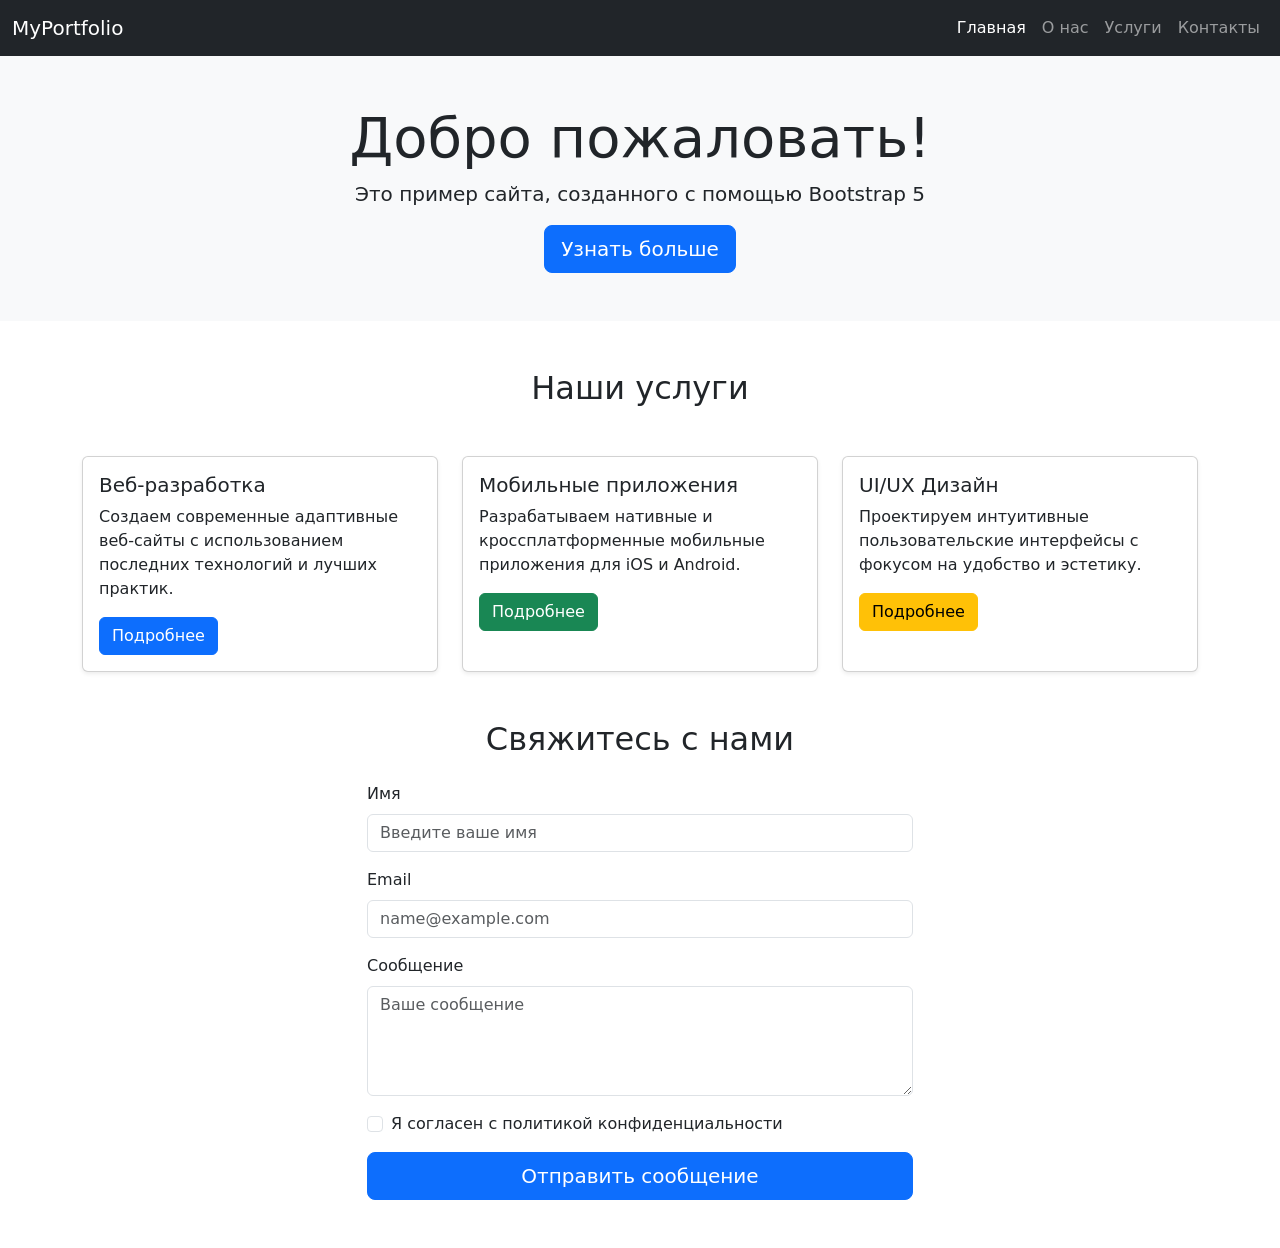
==== index.html @ 235b995b "initial commit" ====
<!DOCTYPE html>
<html lang="ru">
<head>
    <meta charset="UTF-8">
    <meta name="viewport" content="width=device-width, initial-scale=1.0">
    <title>Bootstrap Lab - Tekutova</title>
    <link 
        href="https://cdn.jsdelivr.net/npm/bootstrap@5.3.8/dist/css/bootstrap.min.css" 
        rel="stylesheet" 
        integrity="sha384-sRIl4kxILFvY47J16cr9ZwB07vP4J8+LH7qKQnuqkuIAvNWLzeN8tE5YBujZqJLB" 
        crossorigin="anonymous">
    <link rel="stylesheet" href="custom.css">
</head>
<body>
    <!-- Навигационная панель -->
<nav class="navbar navbar-expand-lg navbar-dark bg-dark">
<div class="container-fluid">
<a class="navbar-brand" href="#">MyPortfolio</a>
<!-- Кнопка для мобильного меню -->
<button
class="navbar-toggler"
type="button"
data-bs-toggle="collapse"
data-bs-target="#navbarNav"
aria-controls="navbarNav"
aria-expanded="false"
aria-label="Toggle navigation"
>
<span class="navbar-toggler-icon"></span>
</button>
<!-- Пункты меню -->
<div class="collapse navbar-collapse" id="navbarNav">
<ul class="navbar-nav ms-auto">
<li class="nav-item">
<a class="nav-link active" href="#home">Главная</a>
</li>
<li class="nav-item">
<a class="nav-link" href="#about">О нас</a>
</li>
<li class="nav-item">
<a class="nav-link" href="#services">Услуги</a>
</li>
<li class="nav-item">
<a class="nav-link" href="#contact">Контакты</a>
</li>
</ul>
</div>
</div>
</nav>
<!-- Hero секция -->
<div class="container-fluid bg-light py-5" id="home">
<div class="container text-center">
<h1 class="display-4">Добро пожаловать!</h1>
<p class="lead">Это пример сайта, созданного с помощью Bootstrap 5</p>
<button class="btn btn-primary btn-lg">Узнать больше</button>
</div>
</div>
<!-- Секция с карточками -->
<div class="container my-5" id="services">
<h2 class="text-center mb-5">Наши услуги</h2>
<div class="row g-4">
<!-- Карточка 1 -->
<div class="col-12 col-md-6 col-lg-4">
<div class="card h-100 shadow-sm">
<div class="card-body">
<h5 class="card-title">Веб-разработка</h5>
<p class="card-text">
Создаем современные адаптивные веб-сайты с использованием
последних технологий и лучших практик.
</p>
<a href="#" class="btn btn-primary">Подробнее</a>
</div>
</div>
</div>
<!-- Карточка 2 -->
<div class="col-12 col-md-6 col-lg-4">
<div class="card h-100 shadow-sm">
<div class="card-body">
<h5 class="card-title">Мобильные приложения</h5>
<p class="card-text">
Разрабатываем нативные и кроссплатформенные мобильные приложения
для iOS и Android.
</p>
<a href="#" class="btn btn-success">Подробнее</a>
</div>
</div>
</div>
<!-- Карточка 3 -->
<div class="col-12 col-md-6 col-lg-4">
<div class="card h-100 shadow-sm">
<div class="card-body">
<h5 class="card-title">UI/UX Дизайн</h5>
<p class="card-text">
Проектируем интуитивные пользовательские интерфейсы с фокусом на
удобство и эстетику.
</p>
<a href="#" class="btn btn-warning">Подробнее</a>
</div>
</div>
</div>
</div>
</div>
<!-- Секция с формой -->
<div class="container my-5" id="contact">
<div class="row justify-content-center">
<div class="col-lg-6">
<h2 class="text-center mb-4">Свяжитесь с нами</h2>
<form id="contactForm" class="needs-validation" novalidate>
<!-- Имя -->
<div class="mb-3">
<label for="name" class="form-label">Имя</label>
<input
type="text"
class="form-control"
id="name"
placeholder="Введите ваше имя"
required
/>
<div class="invalid-feedback">Пожалуйста, введите ваше имя</div>
</div>
<!-- Email -->
<div class="mb-3">
<label for="email" class="form-label">Email</label>
<input
type="email"
class="form-control"
id="email"
placeholder="name@example.com"
required
/>
<div class="invalid-feedback">
Пожалуйста, введите корректный email
</div>
</div>
<!-- Сообщение -->
<div class="mb-3">
<label for="message" class="form-label">Сообщение</label>
<textarea
class="form-control"
id="message"
rows="4"
placeholder="Ваше сообщение"
required
></textarea>
<div class="invalid-feedback">Пожалуйста, введите сообщение</div>
</div>
<!-- Checkbox -->
<div class="mb-3 form-check">
<input
type="checkbox"
class="form-check-input"
id="agree"
required
/>
<label class="form-check-label" for="agree">
Я согласен с политикой конфиденциальности
</label>
<div class="invalid-feedback">
Вы должны согласиться с условиями
</div>
</div>
<!-- Кнопка отправки -->
<div class="d-grid">
<button type="submit" class="btn btn-primary btn-lg">
Отправить сообщение
</button>
</div>
</form>
</div>
</div>
</div>
    <script src="https://cdn.jsdelivr.net/npm/bootstrap@5.3.8/dist/js/bootstrap.bundle.min.js" integrity="sha384-
FKyoEForCGlyvwx9Hj09JcYn3nv7wiPVlz7YYwJrWVcXK/BmnVDxM+D2scQbITxI" crossorigin="anonymous"></script>
<script>
// Валидация формы Bootstrap
(function () {
"use strict";
const form = document.getElementById("contactForm");
form.addEventListener(
"submit",
function (event) {
if (!form.checkValidity()) {
event.preventDefault();
event.stopPropagation();
} else {
event.preventDefault();
alert("Форма успешно отправлена!");
form.reset();
form.classList.remove("was-validated");
}
form.classList.add("was-validated");
},
false
);
})();
</script>
</body>
</html>
---- custom.css ----
.card {
    transition: transform 0.3s ease;
}
.card:hover {
    transform: scale(1.05);
}
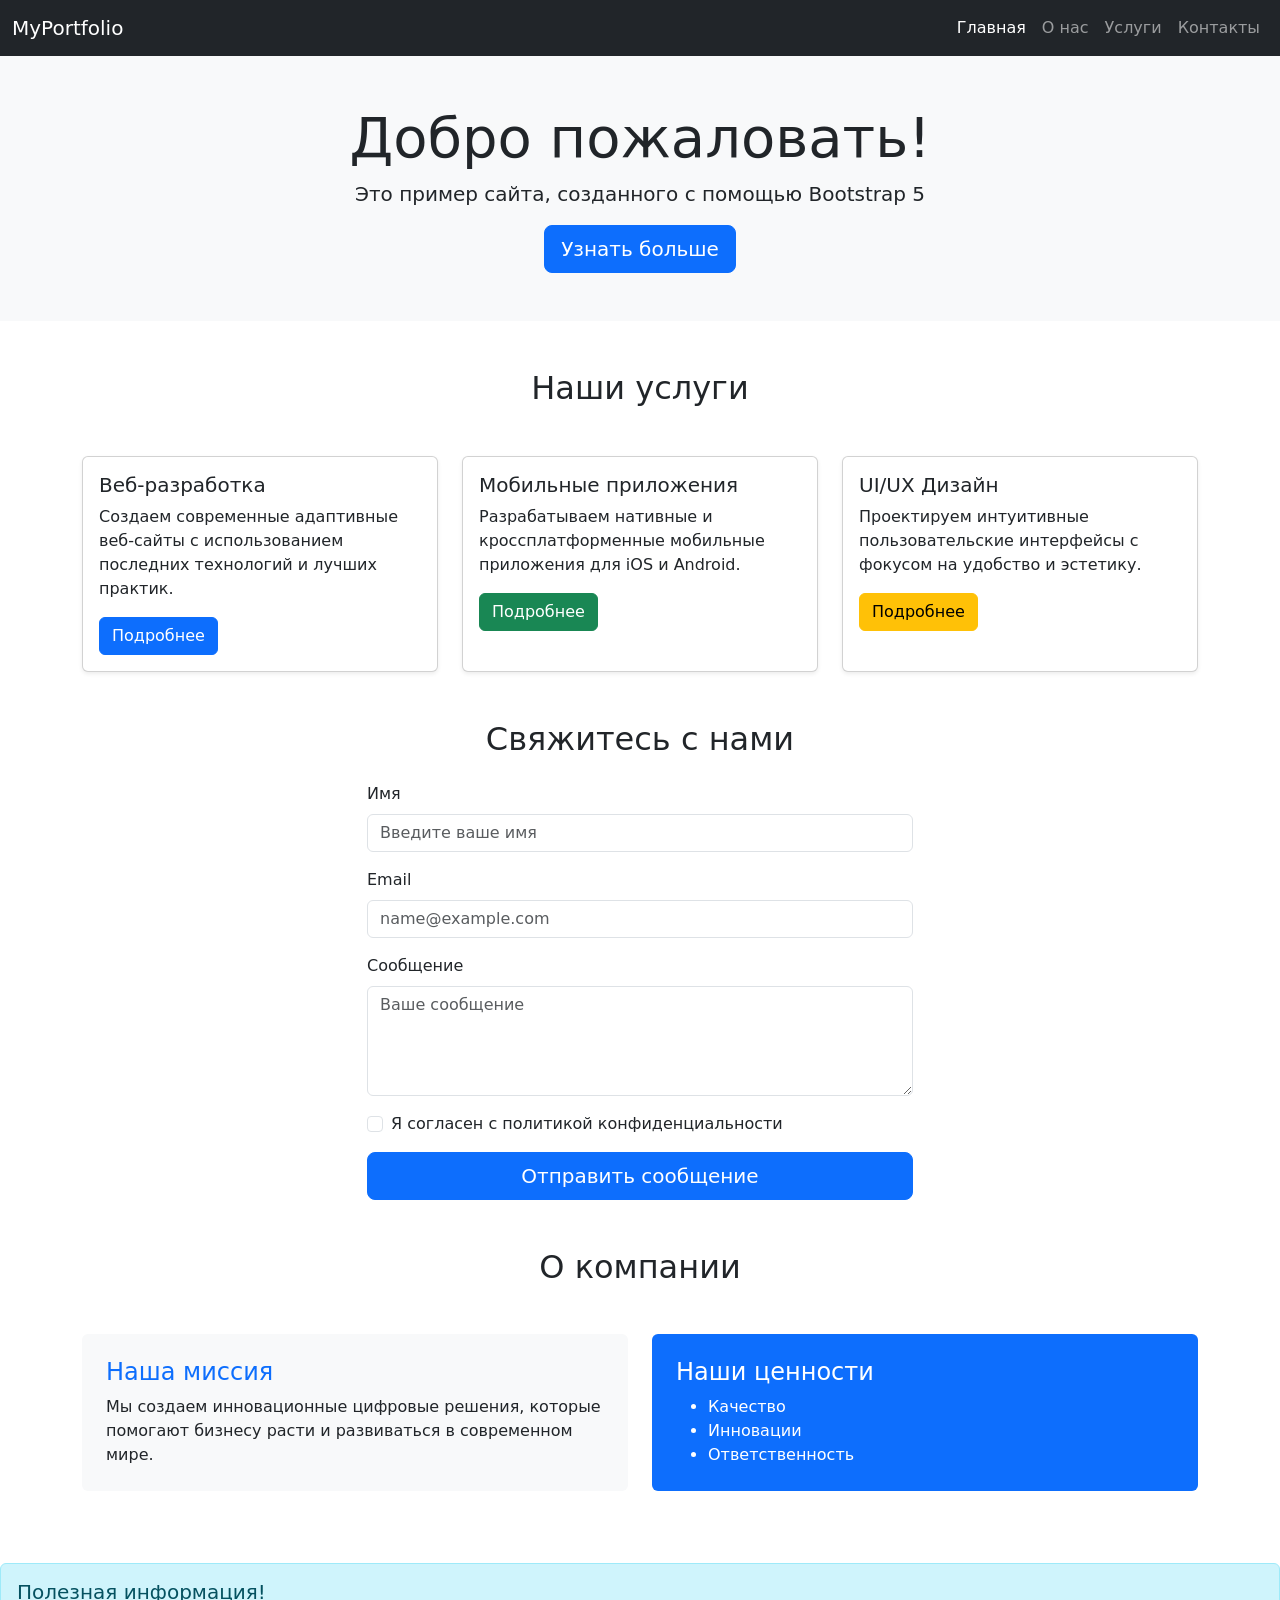
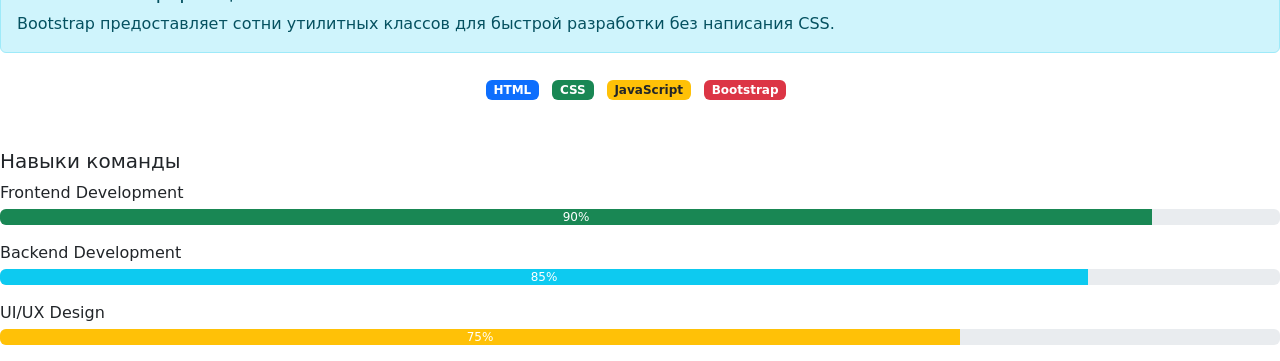
==== commit 2dc4a1c1: "Step 7: Bootstrap utility classes" ====
--- a/index.html
+++ b/index.html
@@ -169,6 +169,74 @@
 </div>
 </div>
 </div>
+<!-- Секция утилитных классов -->
+<div class="container my-5" id="about">
+    <h2 class="text-center mb-5">О компании</h2>
+    <!-- Отступы и выравнивание -->
+    <div class="row">
+        <div class="col-md-6 mb-4">
+            <div class="p-4 bg-light rounded">
+                <h4 class="text-primary">Наша миссия</h4>
+                <p class="mb-0">
+                    Мы создаем инновационные цифровые решения, которые помогают бизнесу расти и развиваться в современном мире.
+                </p>
+            </div>
+        </div>
+        <div class="col-md-6 mb-4">
+            <div class="p-4 bg-primary text-white rounded">
+                <h4>Наши ценности</h4>
+                <ul class="mb-0">
+                    <li>Качество</li>
+                    <li>Инновации</li>
+                    <li>Ответственность</li>
+                </ul>
+            </div>
+        </div>
+    </div>
+</div>
+<!-- Примеры утилитных классов -->
+<div class="alert alert-info mt-4" role="alert">
+    <h5 class="alert-heading">Полезная информация!</h5>
+    <p class="mb-0">
+        Bootstrap предоставляет сотни утилитных классов для быстрой разработки
+        без написания CSS.
+    </p>
+</div>
+<!-- Бейджи и кнопки -->
+<div class="text-center mt-4">
+    <span class="badge bg-primary me-2">HTML</span>
+    <span class="badge bg-success me-2">CSS</span>
+    <span class="badge bg-warning text-dark me-2">JavaScript</span>
+    <span class="badge bg-danger me-2">Bootstrap</span>
+</div>
+<!-- Прогресс-бары -->
+<div class="mt-5">
+    <h5>Навыки команды</h5>
+    <div class="mb-3">
+        <label class="mb-1">Frontend Development</label>
+        <div class="progress">
+            <div class="progress-bar bg-success" role="progressbar" style="width: 90%" aria-valuenow="90" aria-valuemin="0" aria-valuemax="100">
+                90%
+            </div>
+        </div>
+    </div>
+    <div class="mb-3">
+        <label class="mb-1">Backend Development</label>
+        <div class="progress">
+            <div class="progress-bar bg-info" role="progressbar" style="width: 85%" aria-valuenow="85" aria-valuemin="0" aria-valuemax="100">
+                85%
+            </div>
+        </div>
+    </div>
+    <div class="mb-3">
+        <label class="mb-1">UI/UX Design</label>
+        <div class="progress">
+            <div class="progress-bar bg-warning" role="progressbar" style="width: 75%" aria-valuenow="75" aria-valuemin="0" aria-valuemax="100">
+                75%
+            </div>
+        </div>
+    </div>
+</div>
     <script src="https://cdn.jsdelivr.net/npm/bootstrap@5.3.8/dist/js/bootstrap.bundle.min.js" integrity="sha384-
 FKyoEForCGlyvwx9Hj09JcYn3nv7wiPVlz7YYwJrWVcXK/BmnVDxM+D2scQbITxI" crossorigin="anonymous"></script>
 <script>
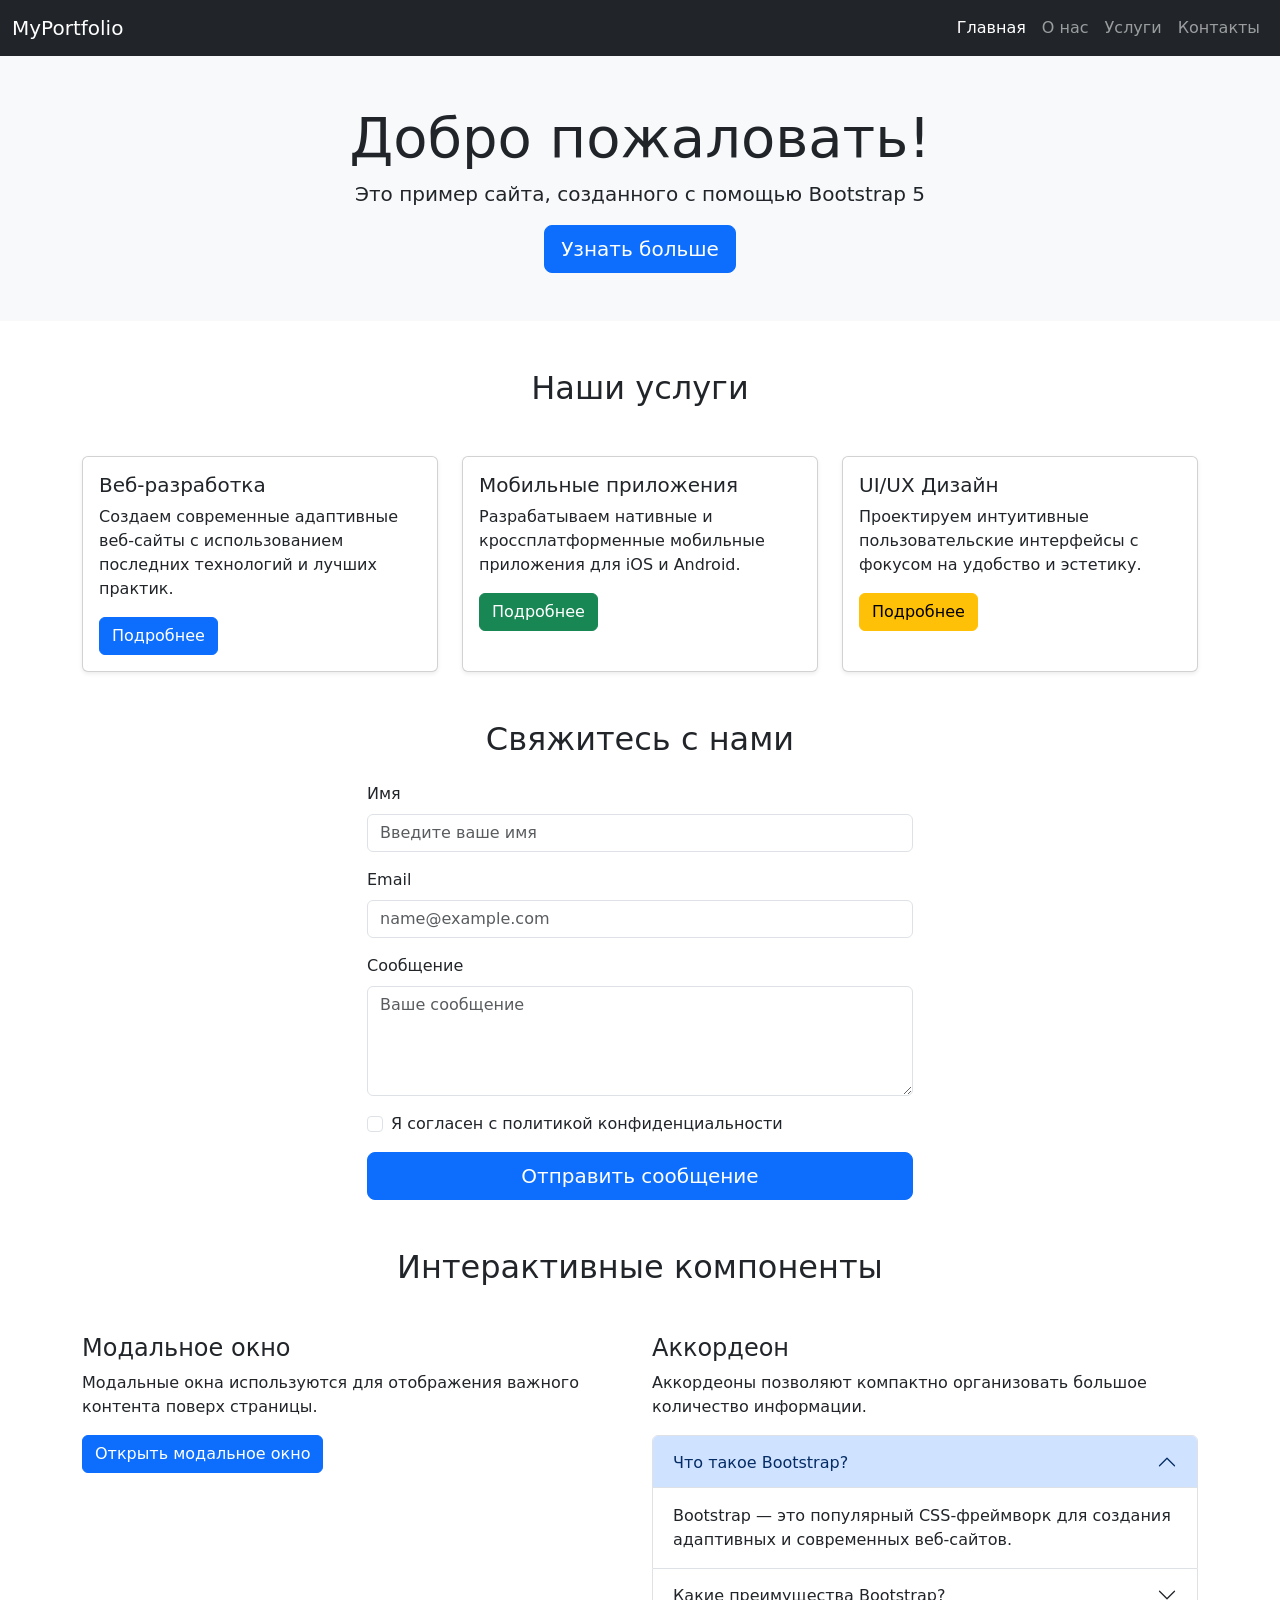
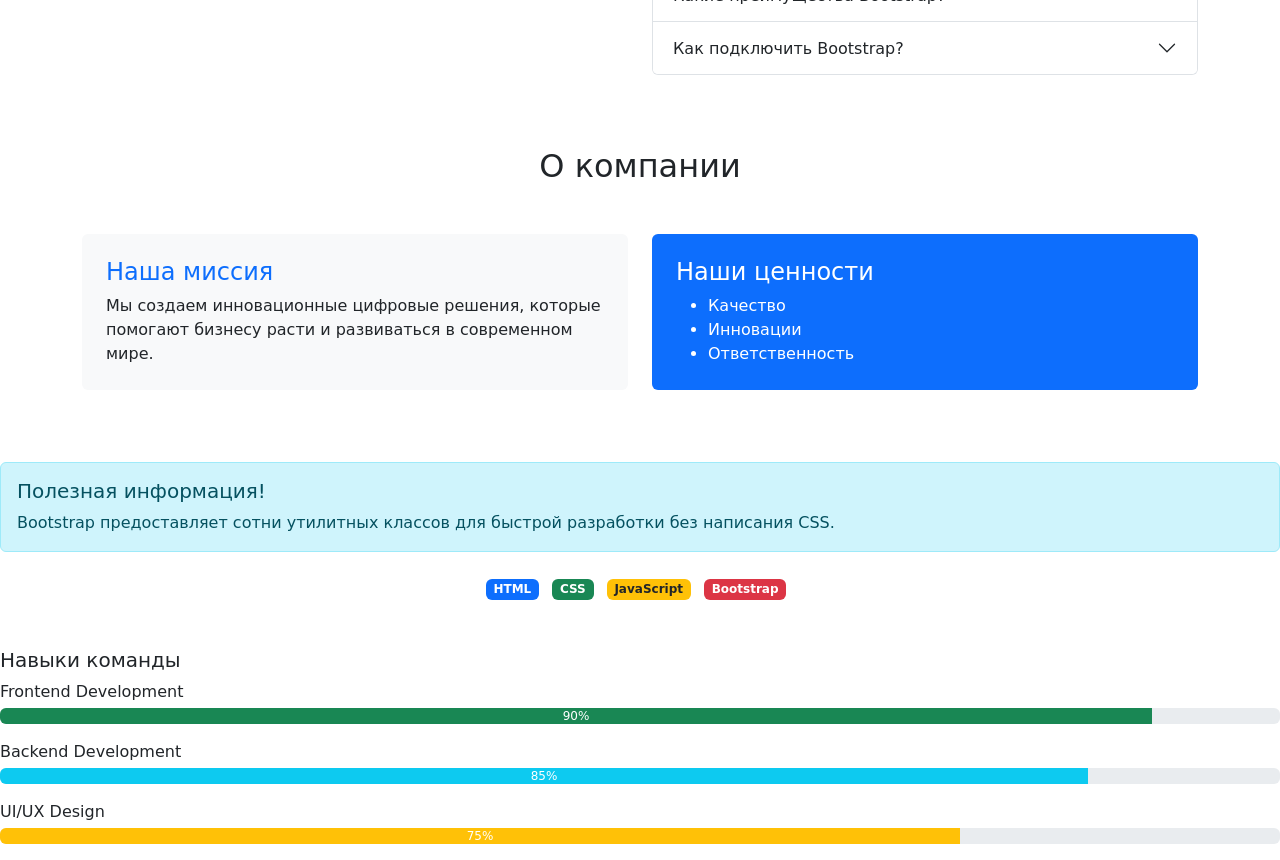
==== commit 6c3c069f: "Step 8: Bootstrap modal and accordion" ====
--- a/index.html
+++ b/index.html
@@ -169,6 +169,131 @@
 </div>
 </div>
 </div>
+<!-- Секция с модальным окном и аккордеоном -->
+<div class="container my-5">
+    <h2 class="text-center mb-5">Интерактивные компоненты</h2>
+    <div class="row">
+        <!-- Модальное окно -->
+        <div class="col-md-6 mb-4">
+            <h4>Модальное окно</h4>
+            <p>
+                Модальные окна используются для отображения важного контента поверх страницы.
+            </p>
+            <!-- Кнопка открытия модального окна -->
+            <button type="button" class="btn btn-primary" data-bs-toggle="modal" data-bs-target="#exampleModal">
+                Открыть модальное окно
+            </button>
+            
+            <!-- Само модальное окно -->
+            <div class="modal fade" id="exampleModal" tabindex="-1" aria-labelledby="exampleModalLabel" aria-hidden="true">
+                <div class="modal-dialog modal-dialog-centered">
+                    <div class="modal-content">
+                        <div class="modal-header">
+                            <h5 class="modal-title" id="exampleModalLabel">
+                                Добро пожаловать!
+                            </h5>
+                            <button type="button" class="btn-close" data-bs-dismiss="modal" aria-label="Close"></button>
+                        </div>
+                        <div class="modal-body">
+                            Это пример модального окна Bootstrap. Здесь может быть любой контент: текст, формы, изображения.
+                        </div>
+                        <div class="modal-footer">
+                            <button type="button" class="btn btn-secondary" data-bs-dismiss="modal">
+                                Закрыть
+                            </button>
+                        </div>
+                    </div>
+                </div>
+            </div>
+        </div>
+        
+        <!-- Аккордеон -->
+        <div class="col-md-6 mb-4">
+            <h4>Аккордеон</h4>
+            <p>
+                Аккордеоны позволяют компактно организовать большое количество информации.
+            </p>
+            <div class="accordion" id="accordionExample">
+                <!-- Элемент 1 -->
+                <div class="accordion-item">
+                    <h2 class="accordion-header" id="headingOne">
+                        <button
+                            class="accordion-button"
+                            type="button"
+                            data-bs-toggle="collapse"
+                            data-bs-target="#collapseOne"
+                            aria-expanded="true"
+                            aria-controls="collapseOne"
+                        >
+                            Что такое Bootstrap?
+                        </button>
+                    </h2>
+                    <div
+                        id="collapseOne"
+                        class="accordion-collapse collapse show"
+                        aria-labelledby="headingOne"
+                        data-bs-parent="#accordionExample"
+                    >
+                        <div class="accordion-body">
+                            Bootstrap — это популярный CSS-фреймворк для создания адаптивных и современных веб-сайтов.
+                        </div>
+                    </div>
+                </div>
+                <!-- Элемент 2 -->
+                <div class="accordion-item">
+                    <h2 class="accordion-header" id="headingTwo">
+                        <button
+                            class="accordion-button collapsed"
+                            type="button"
+                            data-bs-toggle="collapse"
+                            data-bs-target="#collapseTwo"
+                            aria-expanded="false"
+                            aria-controls="collapseTwo"
+                        >
+                            Какие преимущества Bootstrap?
+                        </button>
+                    </h2>
+                    <div
+                        id="collapseTwo"
+                        class="accordion-collapse collapse"
+                        aria-labelledby="headingTwo"
+                        data-bs-parent="#accordionExample"
+                    >
+                        <div class="accordion-body">
+                            Быстрая разработка, готовые компоненты, адаптивность,
+                            кроссбраузерность и большое сообщество разработчиков.
+                        </div>
+                    </div>
+                </div>
+                <!-- Элемент 3 -->
+                <div class="accordion-item">
+                    <h2 class="accordion-header" id="headingThree">
+                        <button
+                            class="accordion-button collapsed"
+                            type="button"
+                            data-bs-toggle="collapse"
+                            data-bs-target="#collapseThree"
+                            aria-expanded="false"
+                            aria-controls="collapseThree"
+                        >
+                            Как подключить Bootstrap?
+                        </button>
+                    </h2>
+                    <div
+                        id="collapseThree"
+                        class="accordion-collapse collapse"
+                        aria-labelledby="headingThree"
+                        data-bs-parent="#accordionExample"
+                    >
+                        <div class="accordion-body">
+                            Bootstrap можно подключить через CDN (быстро) или установить локально через npm (для продакшн-проектов).
+                        </div>
+                    </div>
+                </div>
+            </div>
+        </div>
+    </div>
+</div>
 <!-- Секция утилитных классов -->
 <div class="container my-5" id="about">
     <h2 class="text-center mb-5">О компании</h2>
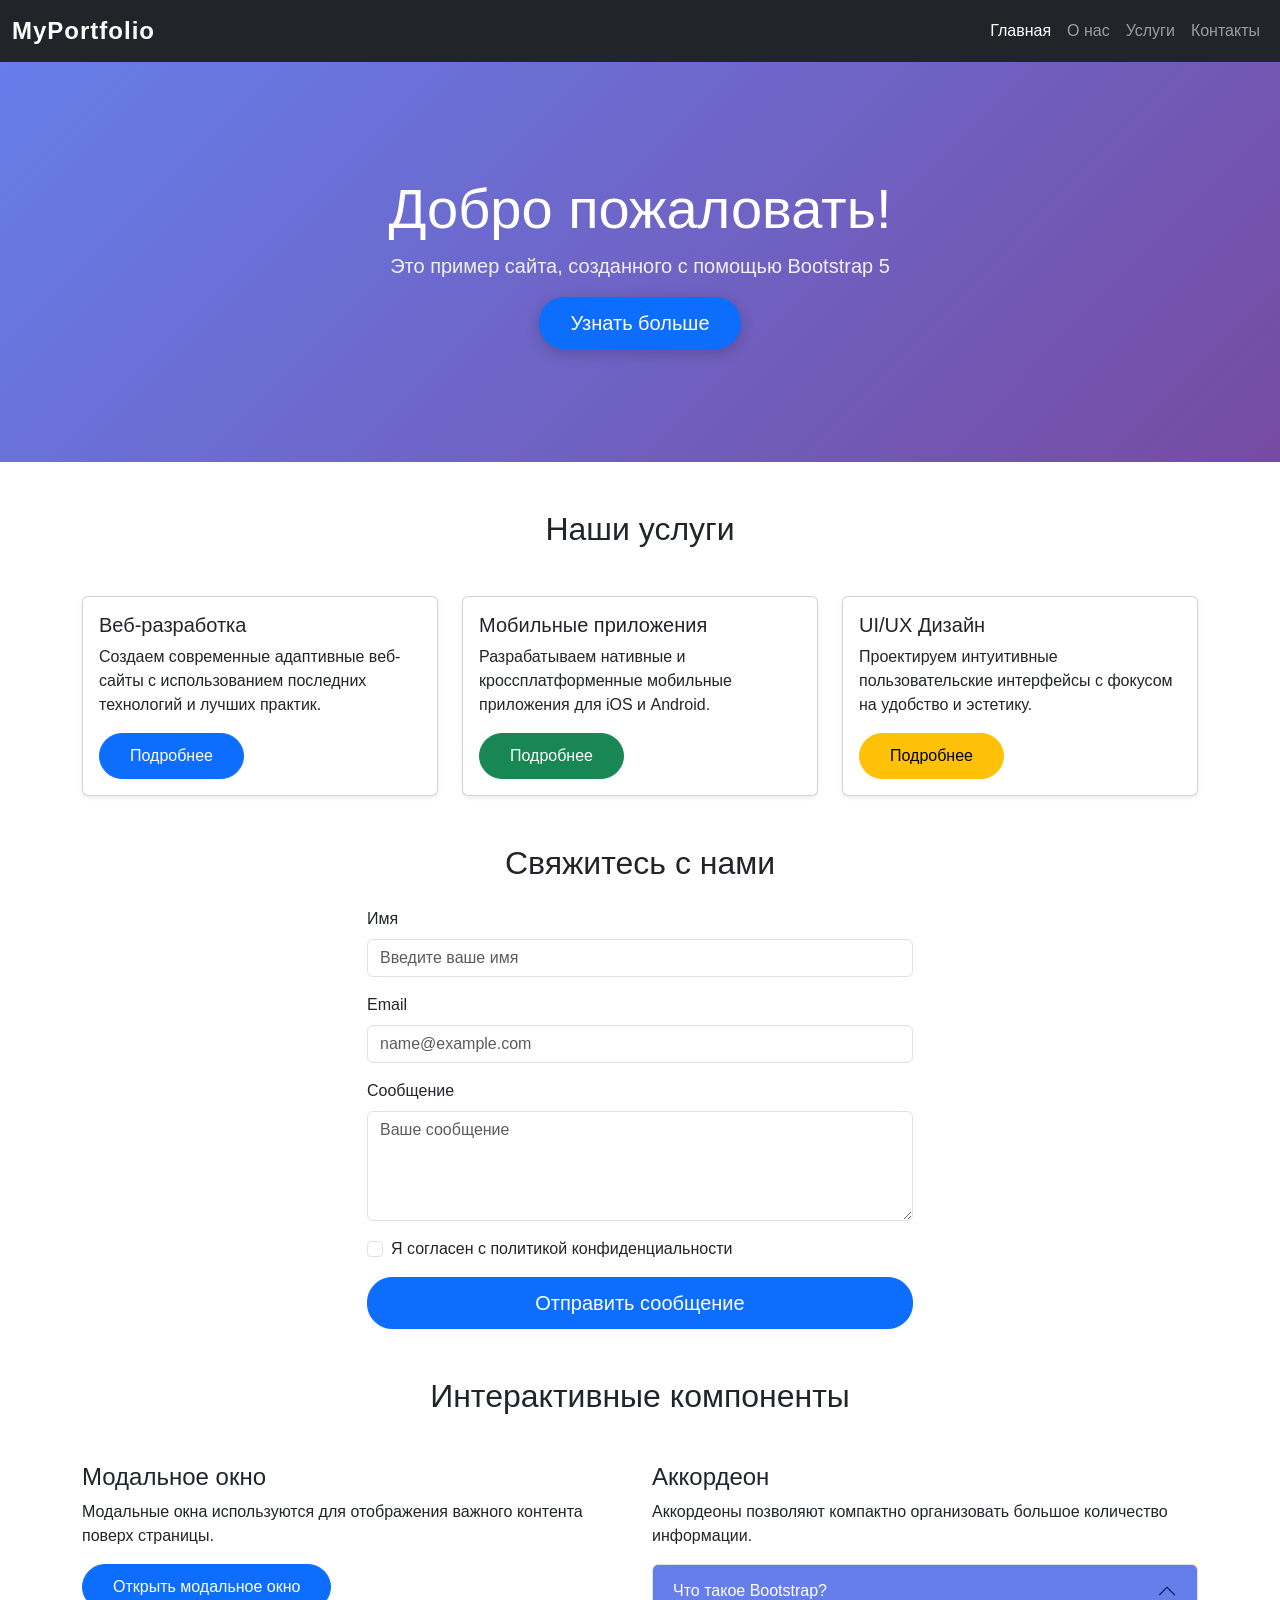
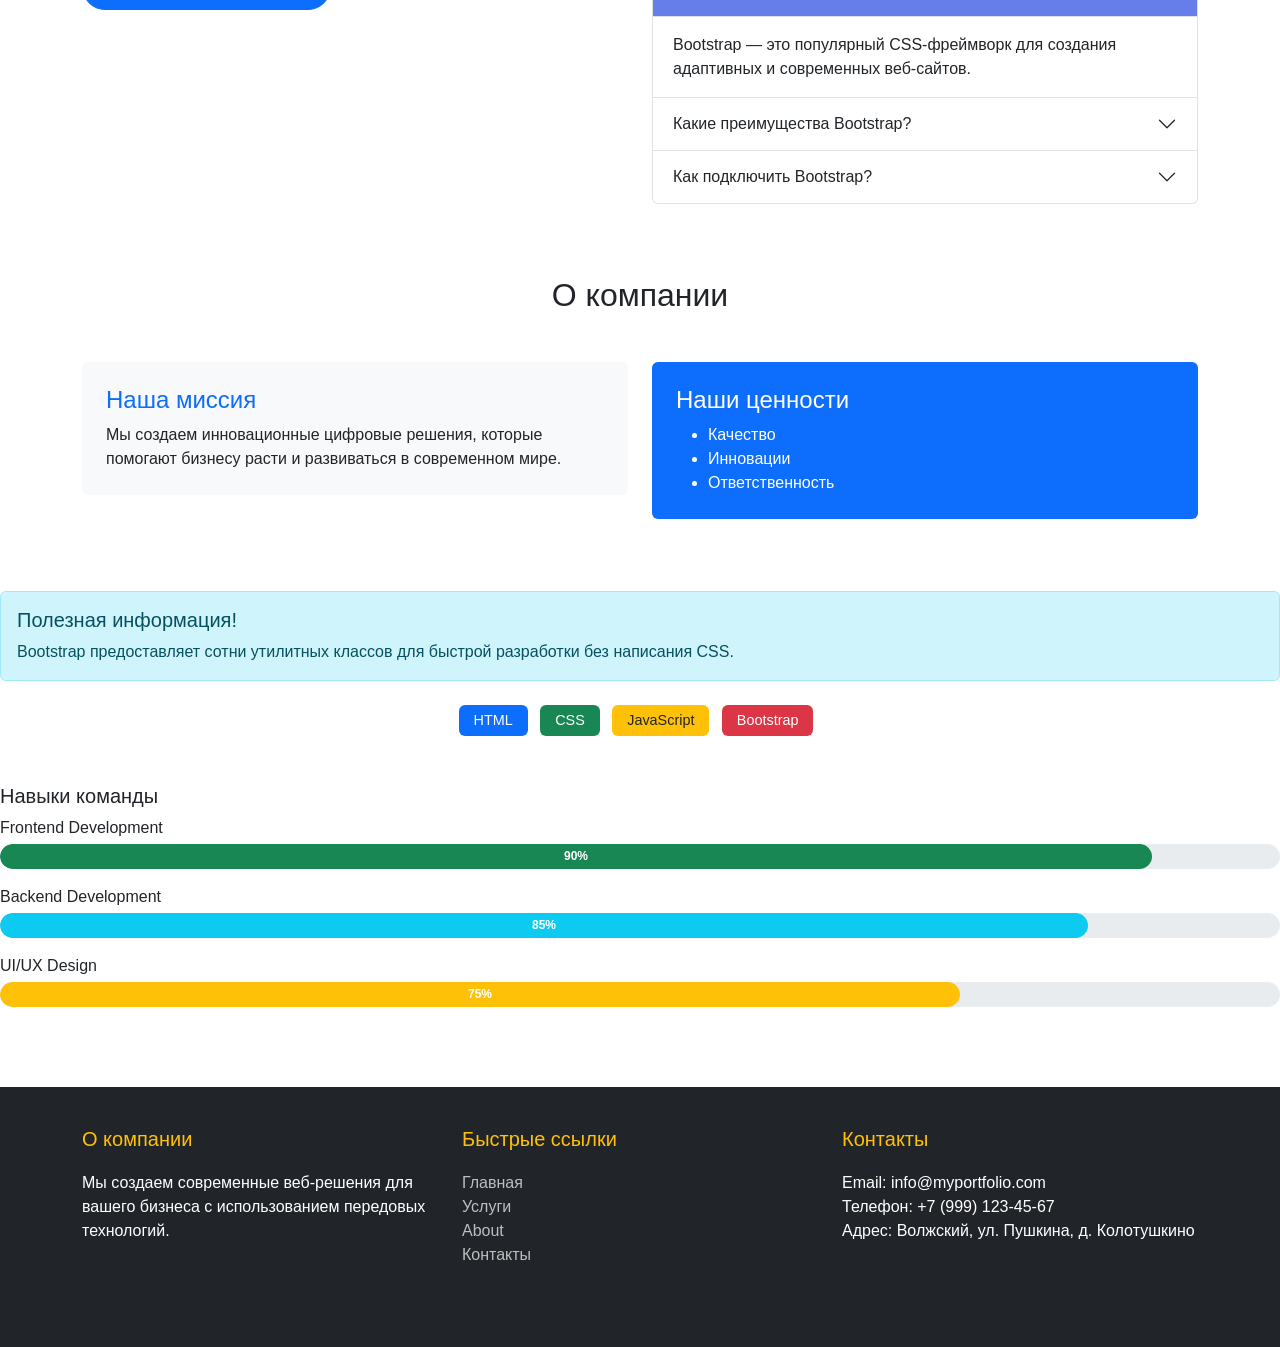
==== commit 83b3c3c3: "Step 9: custom CSS styles for Bootstrap" ====
--- a/index.html
+++ b/index.html
@@ -387,5 +387,37 @@
 );
 })();
 </script>
+<!-- Футер -->
+<footer>
+    <div class="container">
+        <div class="row">
+            <div class="col-md-4 mb-4">
+                <h5>О компании</h5>
+                <p>
+                    Мы создаем современные веб-решения для вашего бизнеса с использованием передовых технологий.
+                </p>
+            </div>
+            <div class="col-md-4 mb-4">
+                <h5>Быстрые ссылки</h5>
+                <ul class="list-unstyled">
+                    <li><a href="#">Главная</a></li>
+                    <li><a href="#">Услуги</a></li>
+                    <li><a href="#">About</a></li>
+                    <li><a href="#">Контакты</a></li>
+                </ul>
+            </div>
+            <div class="col-md-4 mb-4">
+                <h5>Контакты</h5>
+                <ul class="list-unstyled">
+                    <li>Email: info@myportfolio.com</li>
+                    <li>Телефон: +7 (999) 123-45-67</li>
+                    <li>Адрес: Волжский, ул. Пушкина, д. Колотушкино</li>
+                </ul>
+            </div>
+        </div>
+    </div>
+</footer>
+</body>
+</html>
 </body>
 </html>
--- a/custom.css
+++ b/custom.css
@@ -3,4 +3,134 @@
 }
 .card:hover {
     transform: scale(1.05);
+}
+/* Общие стили */
+body {
+    font-family: "Segoe UI", Tahoma, Geneva, Verdana, sans-serif;
+}
+
+/* Кастомные цвета для навбара */
+.navbar-brand {
+    font-weight: bold;
+    font-size: 1.5rem;
+    letter-spacing: 1px;
+}
+
+.navbar-dark .navbar-nav .nav-link:hover {
+    color: #ffc107 !important;
+    transition: color 0.3s ease;
+}
+
+/* Улучшение Hero-секции */
+#home {
+    background: linear-gradient(135deg, #667eea 0%, #764ba2 100%);
+    color: white;
+    min-height: 400px;
+    display: flex;
+    align-items: center;
+}
+
+#home h1 {
+    color: white;
+}
+
+#home .lead {
+    color: rgba(255, 255, 255, 0.9);
+}
+
+#home .btn {
+    box-shadow: 0 4px 15px rgba(0, 0, 0, 0.2);
+    transition: transform 0.3s ease;
+}
+
+#home .btn:hover {
+    transform: translateY(-3px);
+    box-shadow: 0 6px 20px rgba(0, 0, 0, 0.3);
+}
+
+/* Анимация для карточек */
+.card {
+    transition: transform 0.3s ease, box-shadow 0.3s ease;
+}
+
+.card:hover {
+    transform: translateY(-10px);
+    box-shadow: 0 10px 30px rgba(0, 0, 0, 0.15) !important;
+}
+
+/* Стилизация кнопок */
+.btn {
+    border-radius: 25px;
+    padding: 10px 30px;
+    font-weight: 500;
+    transition: all 0.3s ease;
+}
+
+/* Улучшение формы */
+.form-control.focus {
+    border-color: #667eea;
+    box-shadow: 0 0 0 0.2rem rgba(102, 126, 234, 0.25);
+}
+
+/* Анимация для бейджей */
+.badge {
+    padding: 8px 15px;
+    font-size: 0.9rem;
+    font-weight: 500;
+    transition: transform 0.2s ease;
+}
+.badge:hover {
+    transform: scale(1.1);
+    cursor: pointer;
+}
+/* Стилизация прогресса-баров */
+.progress {
+    height: 25px;
+    border-radius: 15px;
+    background-color: #e9ecef;
+}
+.progress-bar {
+    border-radius: 15px;
+    font-weight: bold;
+    line-height: 25px;
+}
+/* Улучшение аккордеона */
+.accordion-button:not(.collapsed) {
+    background-color: #667eea;
+    color: white;
+}
+.accordion-button:focus {
+    box-shadow: none;
+    border-color: #667eea;
+}
+/* Футер */
+footer {
+    background-color: #212529;
+    color: white;
+    padding: 40px 0;
+    margin-top: 80px;
+}
+footer h5 {
+    color: #ffc107;
+    margin-bottom: 20px;
+}
+footer a {
+    color: rgba(255, 255, 255, 0.7);
+    text-decoration: none;
+    transition: color 0.3s ease;
+}
+footer a:hover {
+    color: #ffc107;
+}
+/* Адаптивность */
+@media (max-width: 768px) {
+    #home {
+        min-height: 300px;
+    }
+    #home h1 {
+        font-size: 2rem;
+    }
+    .card {
+        margin-bottom: 20px;
+    }
 }
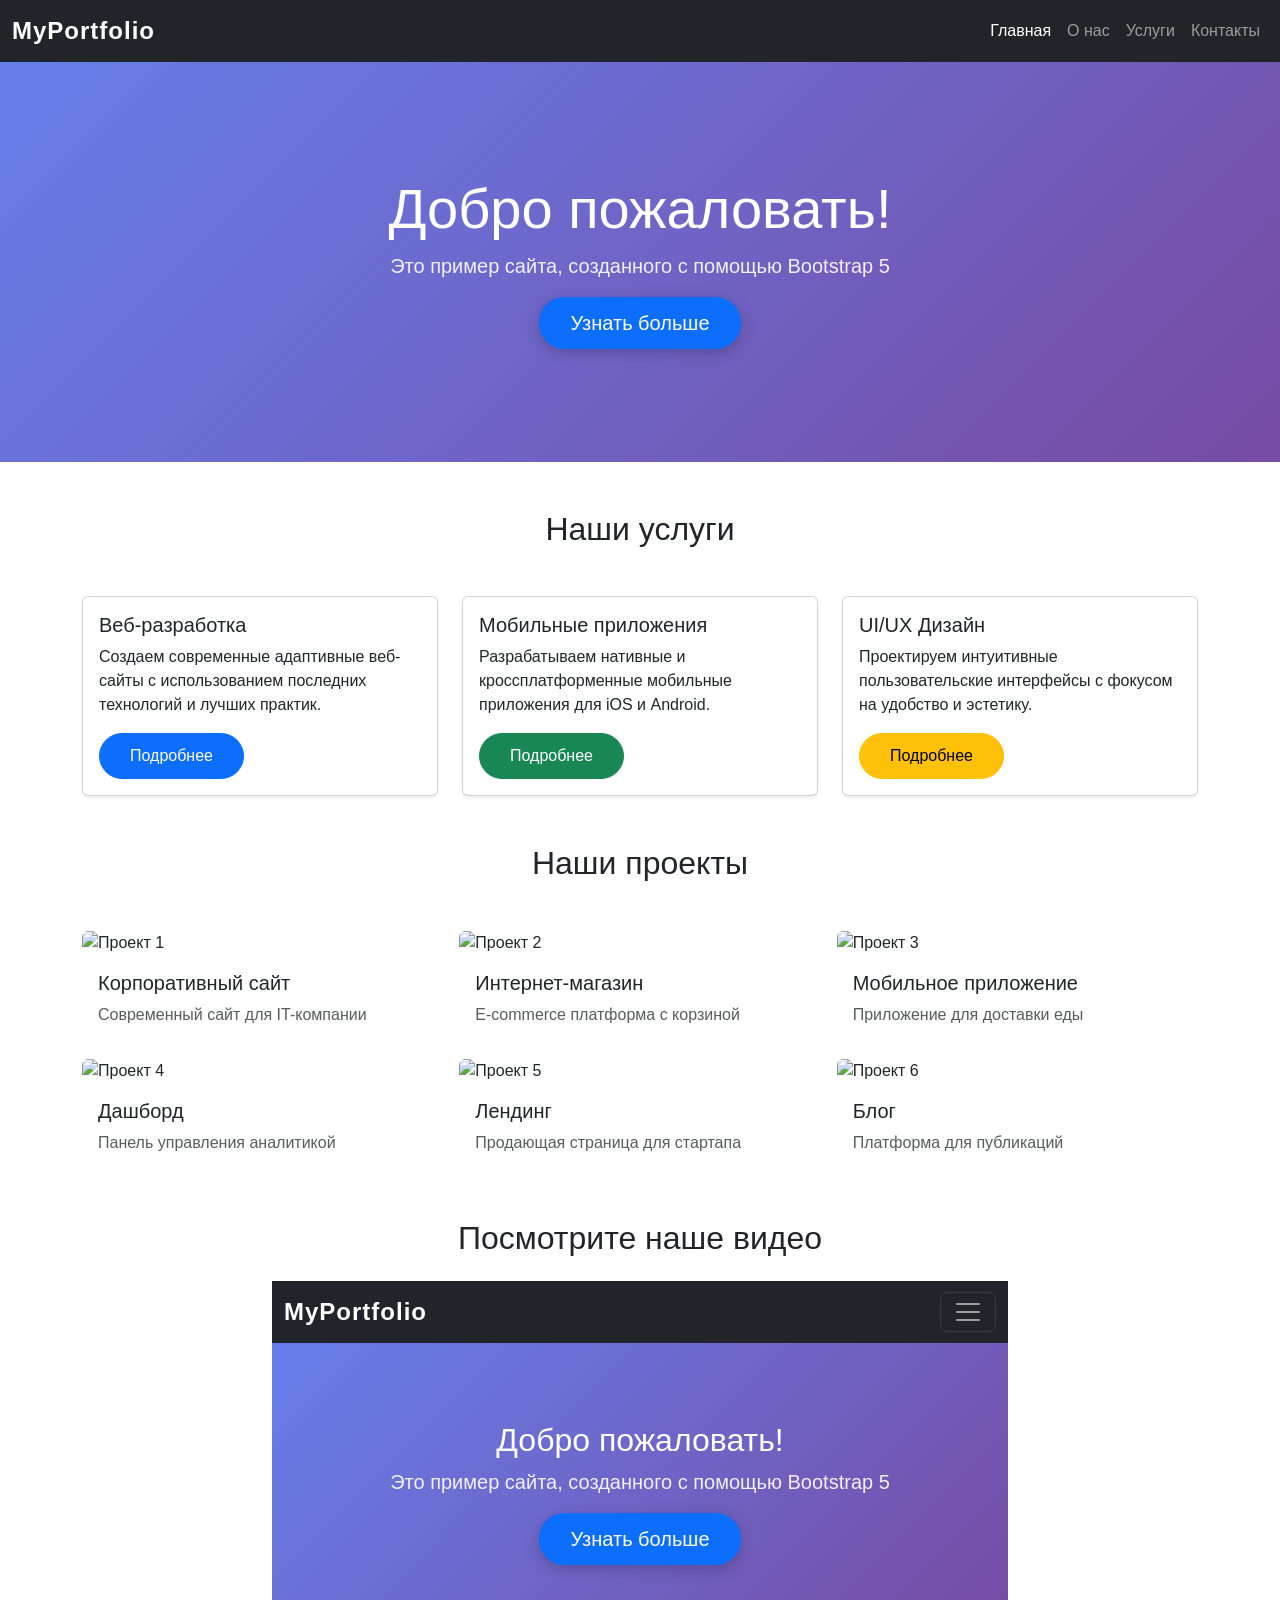
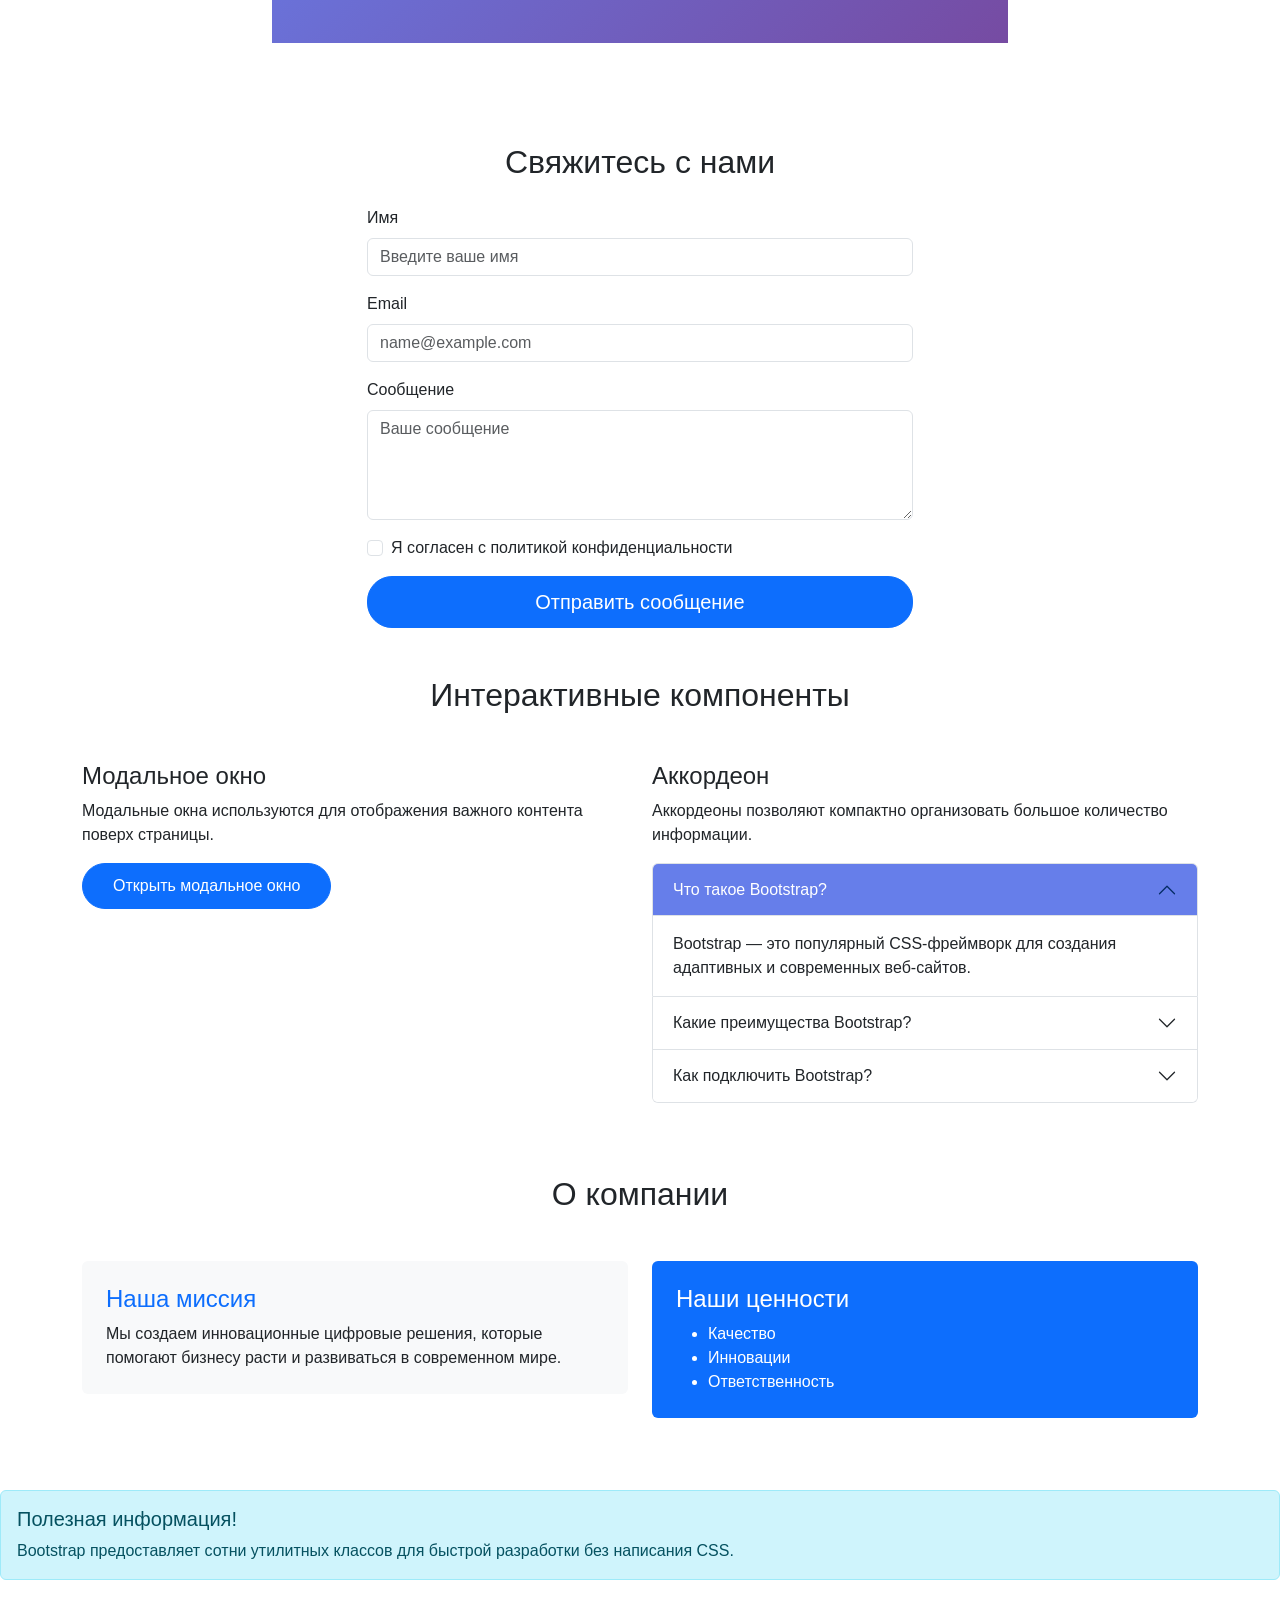
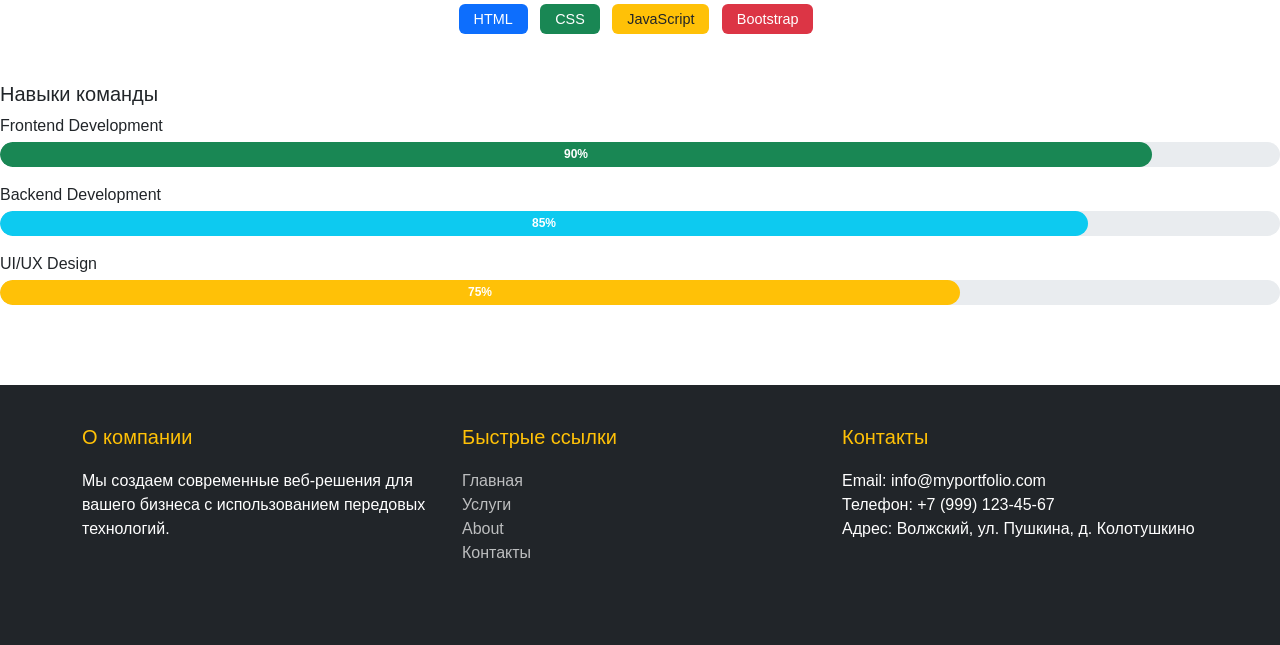
==== commit 5fe2870f: "Step 10: responsive images and embedded media" ====
--- a/index.html
+++ b/index.html
@@ -100,6 +100,107 @@
 </div>
 </div>
 </div>
+<!-- Секция с галереей изображений -->
+    <div class="container my-5">
+      <h2 class="text-center mb-5">Наши проекты</h2>
+      <div class="row g-3">
+        <div class="col-12 col-sm-6 col-lg-4">
+          <div class="card border-0">
+            <img
+              src="https://placeholder.apptor.studio/200/200/product1.png"
+              class="card-img-top img-fluid rounded"
+              alt="Проект 1"
+            />
+            <div class="card-body">
+              <h5 class="card-title">Корпоративный сайт</h5>
+              <p class="card-text text-muted">
+                Современный сайт для IT-компании
+              </p>
+            </div>
+          </div>
+        </div>
+        <div class="col-12 col-sm-6 col-lg-4">
+          <div class="card border-0">
+            <img
+              src="https://placeholder.apptor.studio/200/200/product2.png"
+              class="card-img-top img-fluid rounded"
+              alt="Проект 2"
+            />
+            <div class="card-body">
+              <h5 class="card-title">Интернет-магазин</h5>
+              <p class="card-text text-muted">
+                E-commerce платформа с корзиной
+              </p>
+            </div>
+          </div>
+        </div>
+        <div class="col-12 col-sm-6 col-lg-4">
+          <div class="card border-0">
+            <img
+              src="https://placeholder.apptor.studio/200/200/product3.png"
+              class="card-img-top img-fluid rounded"
+              alt="Проект 3"
+            />
+            <div class="card-body">
+              <h5 class="card-title">Мобильное приложение</h5>
+              <p class="card-text text-muted">Приложение для доставки еды</p>
+            </div>
+          </div>
+        </div>
+        <div class="col-12 col-sm-6 col-lg-4">
+          <div class="card border-0">
+            <img
+              src="https://placeholder.apptor.studio/200/200/product4.png"
+              class="card-img-top img-fluid rounded"
+              alt="Проект 4"
+            />
+            <div class="card-body">
+              <h5 class="card-title">Дашборд</h5>
+              <p class="card-text text-muted">Панель управления аналитикой</p>
+            </div>
+          </div>
+        </div>
+        <div class="col-12 col-sm-6 col-lg-4">
+          <div class="card border-0">
+            <img
+              src="https://placeholder.apptor.studio/200/200/product5.png"
+              class="card-img-top img-fluid rounded"
+              alt="Проект 5"
+            />
+            <div class="card-body">
+              <h5 class="card-title">Лендинг</h5>
+              <p class="card-text text-muted">
+                Продающая страница для стартапа
+              </p>
+            </div>
+          </div>
+        </div>
+        <div class="col-12 col-sm-6 col-lg-4">
+          <div class="card border-0">
+            <img
+              src="https://placeholder.apptor.studio/200/200/product6.png"
+              class="card-img-top img-fluid rounded"
+              alt="Проект 6"
+            />
+            <div class="card-body">
+              <h5 class="card-title">Блог</h5>
+              <p class="card-text text-muted">Платформа для публикаций</p>
+            </div>
+          </div>
+        </div>
+      </div>
+    </div>
+    <!-- Секция с встроенным видео -->
+    <div class="container my-5">
+      <h2 class="text-center mb-4">Посмотрите наше видео</h2>
+      <div class="row justify-content-center">
+        <div class="col-lg-8">
+          <div class="ratio ratio-16x9">
+            <iframe src="#" title="Видео презентация" allowfullscreen></iframe>
+          </div>
+        </div>
+      </div>
+    </div>
 <!-- Секция с формой -->
 <div class="container my-5" id="contact">
 <div class="row justify-content-center">
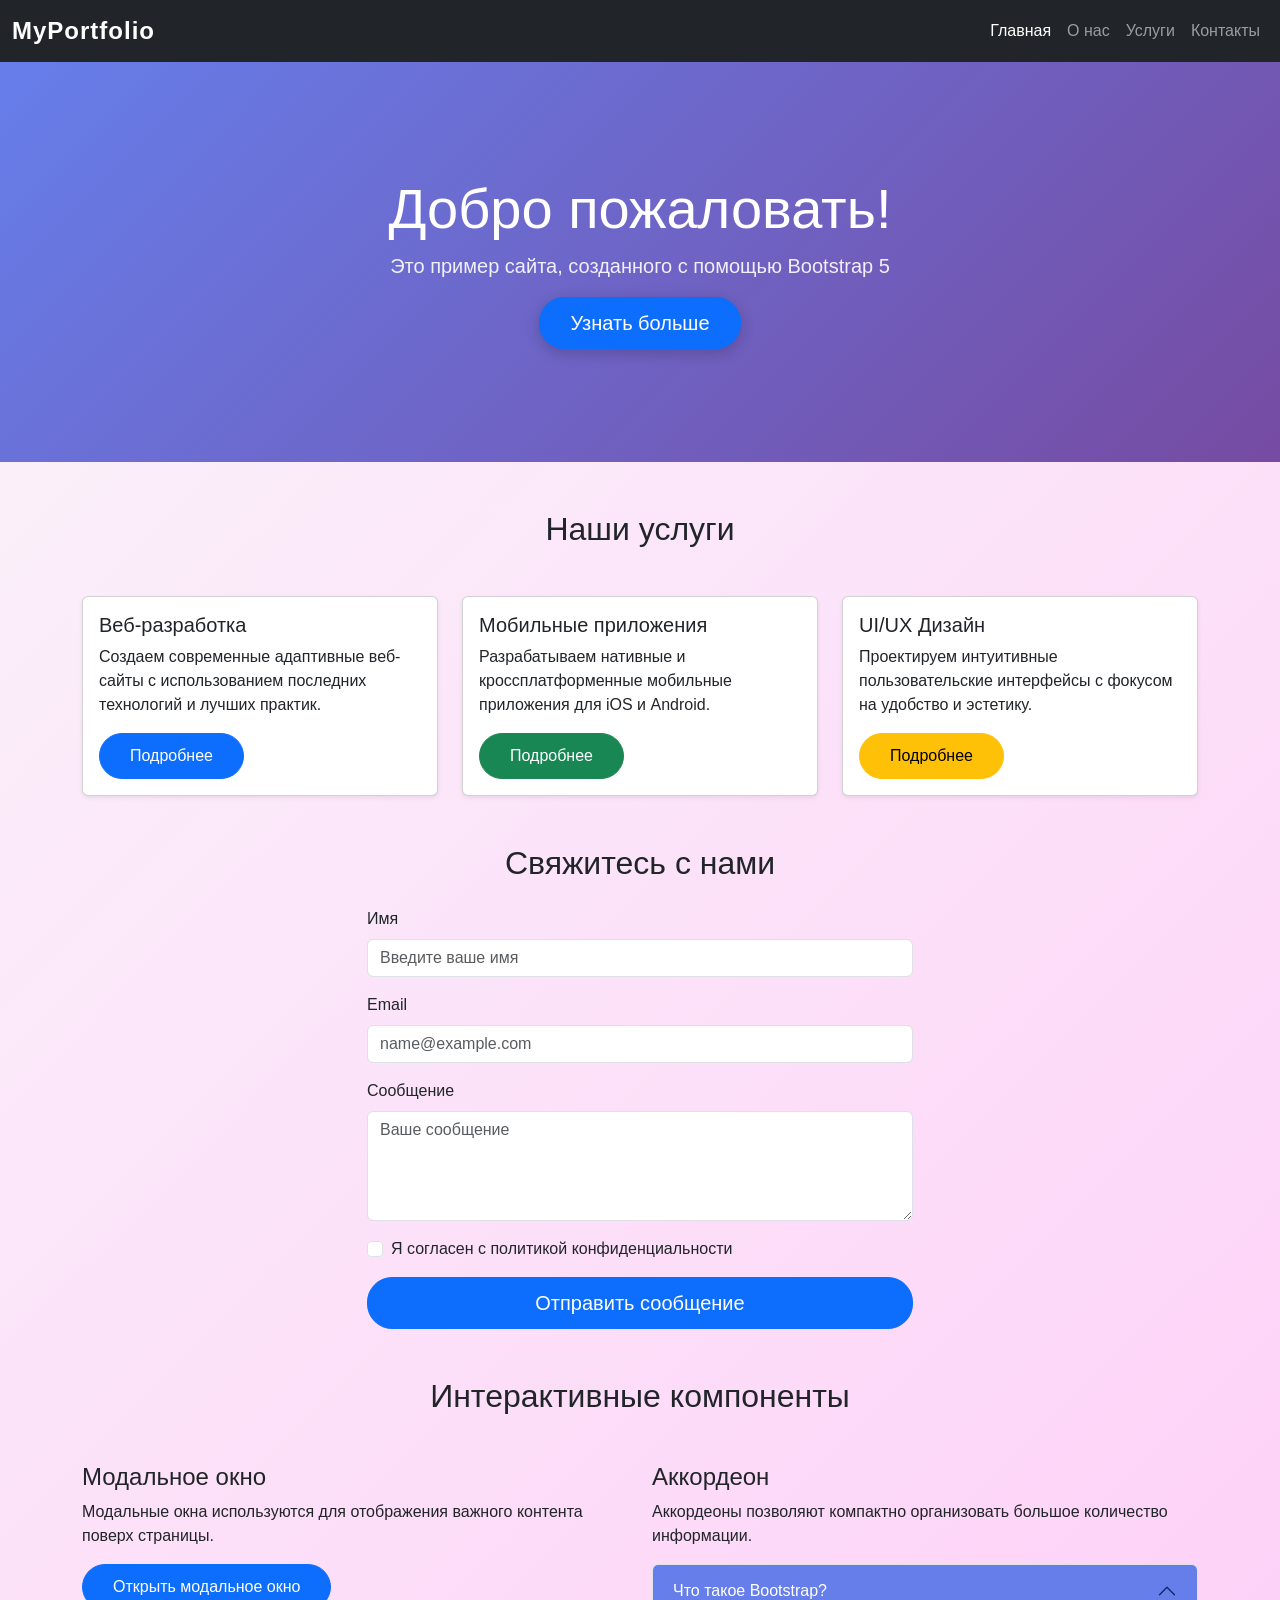
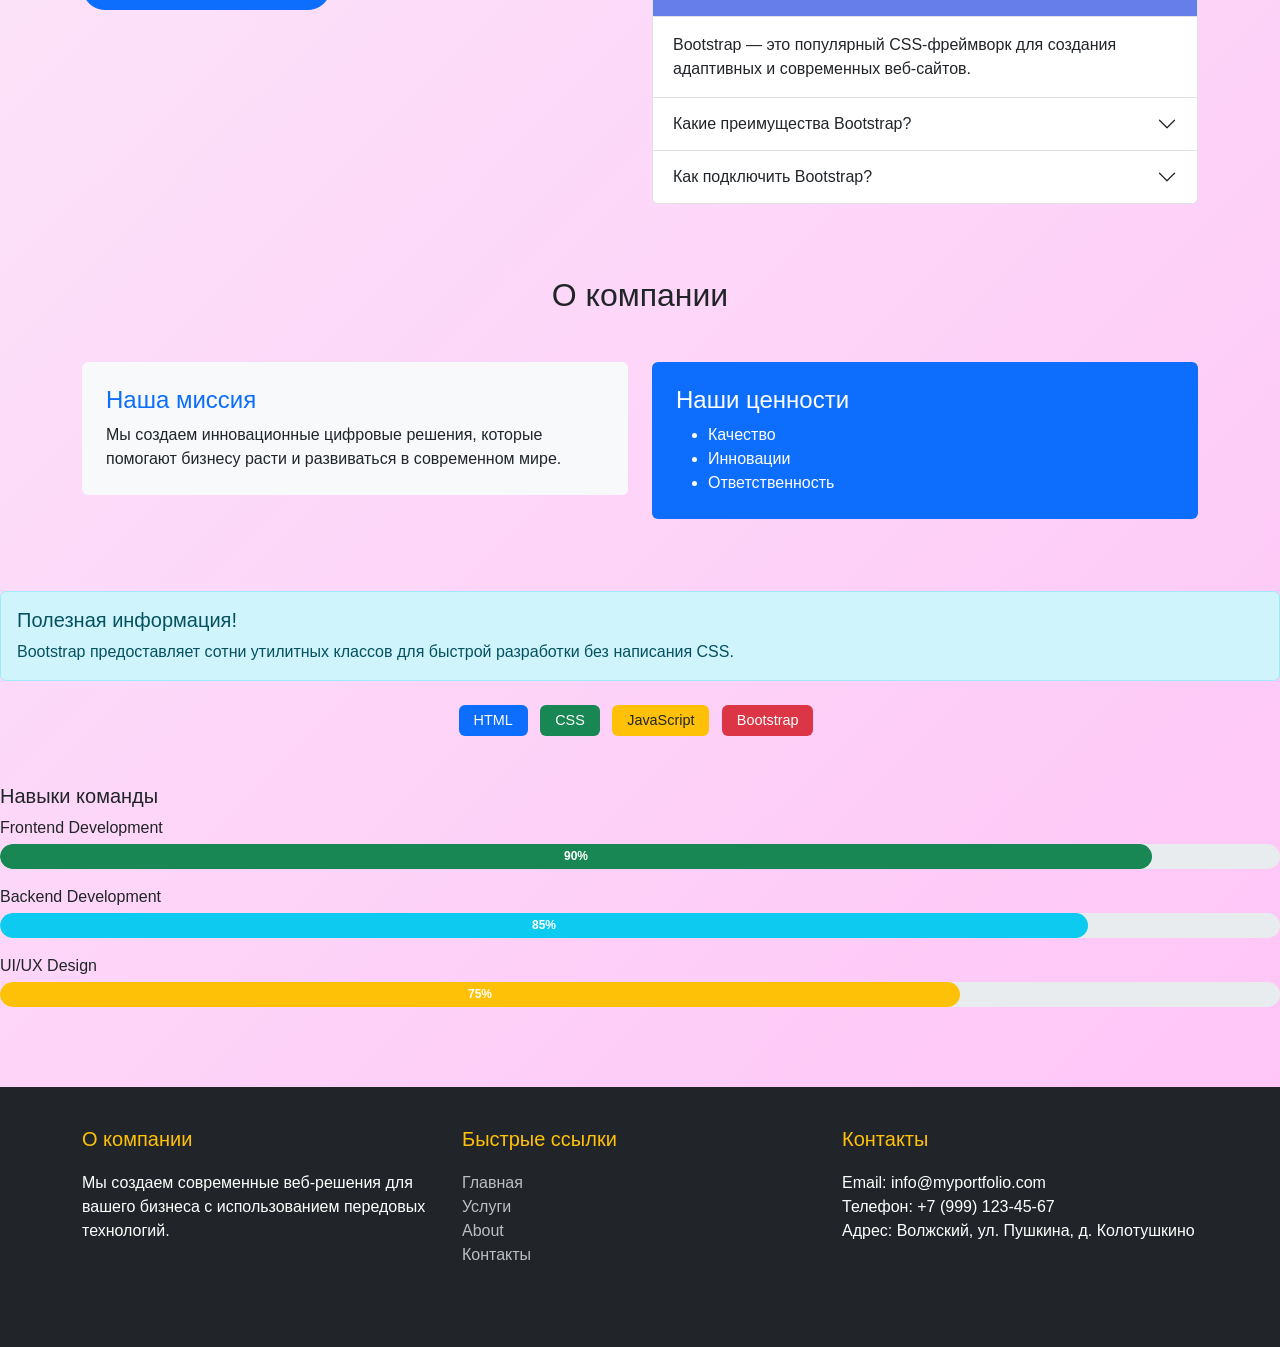
==== commit 5dbd95c2: "Step 10.5: animated timeline without JavaScript" ====
--- a/index.html
+++ b/index.html
@@ -100,107 +100,6 @@
 </div>
 </div>
 </div>
-<!-- Секция с галереей изображений -->
-    <div class="container my-5">
-      <h2 class="text-center mb-5">Наши проекты</h2>
-      <div class="row g-3">
-        <div class="col-12 col-sm-6 col-lg-4">
-          <div class="card border-0">
-            <img
-              src="https://placeholder.apptor.studio/200/200/product1.png"
-              class="card-img-top img-fluid rounded"
-              alt="Проект 1"
-            />
-            <div class="card-body">
-              <h5 class="card-title">Корпоративный сайт</h5>
-              <p class="card-text text-muted">
-                Современный сайт для IT-компании
-              </p>
-            </div>
-          </div>
-        </div>
-        <div class="col-12 col-sm-6 col-lg-4">
-          <div class="card border-0">
-            <img
-              src="https://placeholder.apptor.studio/200/200/product2.png"
-              class="card-img-top img-fluid rounded"
-              alt="Проект 2"
-            />
-            <div class="card-body">
-              <h5 class="card-title">Интернет-магазин</h5>
-              <p class="card-text text-muted">
-                E-commerce платформа с корзиной
-              </p>
-            </div>
-          </div>
-        </div>
-        <div class="col-12 col-sm-6 col-lg-4">
-          <div class="card border-0">
-            <img
-              src="https://placeholder.apptor.studio/200/200/product3.png"
-              class="card-img-top img-fluid rounded"
-              alt="Проект 3"
-            />
-            <div class="card-body">
-              <h5 class="card-title">Мобильное приложение</h5>
-              <p class="card-text text-muted">Приложение для доставки еды</p>
-            </div>
-          </div>
-        </div>
-        <div class="col-12 col-sm-6 col-lg-4">
-          <div class="card border-0">
-            <img
-              src="https://placeholder.apptor.studio/200/200/product4.png"
-              class="card-img-top img-fluid rounded"
-              alt="Проект 4"
-            />
-            <div class="card-body">
-              <h5 class="card-title">Дашборд</h5>
-              <p class="card-text text-muted">Панель управления аналитикой</p>
-            </div>
-          </div>
-        </div>
-        <div class="col-12 col-sm-6 col-lg-4">
-          <div class="card border-0">
-            <img
-              src="https://placeholder.apptor.studio/200/200/product5.png"
-              class="card-img-top img-fluid rounded"
-              alt="Проект 5"
-            />
-            <div class="card-body">
-              <h5 class="card-title">Лендинг</h5>
-              <p class="card-text text-muted">
-                Продающая страница для стартапа
-              </p>
-            </div>
-          </div>
-        </div>
-        <div class="col-12 col-sm-6 col-lg-4">
-          <div class="card border-0">
-            <img
-              src="https://placeholder.apptor.studio/200/200/product6.png"
-              class="card-img-top img-fluid rounded"
-              alt="Проект 6"
-            />
-            <div class="card-body">
-              <h5 class="card-title">Блог</h5>
-              <p class="card-text text-muted">Платформа для публикаций</p>
-            </div>
-          </div>
-        </div>
-      </div>
-    </div>
-    <!-- Секция с встроенным видео -->
-    <div class="container my-5">
-      <h2 class="text-center mb-4">Посмотрите наше видео</h2>
-      <div class="row justify-content-center">
-        <div class="col-lg-8">
-          <div class="ratio ratio-16x9">
-            <iframe src="#" title="Видео презентация" allowfullscreen></iframe>
-          </div>
-        </div>
-      </div>
-    </div>
 <!-- Секция с формой -->
 <div class="container my-5" id="contact">
 <div class="row justify-content-center">
--- a/custom.css
+++ b/custom.css
@@ -133,4 +133,126 @@
     .card {
         margin-bottom: 20px;
     }
-}+}
+/* ВРЕМЕННАЯ ШКАЛА */
+.timeline {
+ position: relative;
+ padding: 20px 0;
+}
+/* Центральная линия */
+.timeline::before {
+ content: '';
+ position: absolute;
+ left: 50%;
+ transform: translateX(-50%);
+ width: 4px;
+ height: 100%;
+ background: linear-gradient(180deg, #667eea 0%, #764ba2 100%);
+ border-radius: 2px;
+}
+/* Контейнер события */
+.timeline-item {
+ position: relative;
+ margin-bottom: 50px;
+ width: 50%;
+ padding-right: 40px;
+ text-align: right;
+ /* TODO: Добавьте margin-left: 50%; для правых элементов */
+}
+.timeline-item {
+ margin-left: 50%;
+}
+/* Левые элементы */
+.timeline-item-left {
+ margin-left: 0 !important;
+ padding-right: 0;
+ padding-left: 40px;
+ text-align: left;
+}
+
+/* Круглые точки на линии */
+.timeline-item::before {
+ content: '';
+ position: absolute;
+ right: -8px;
+ top: 0;
+ width: 16px;
+ height: 16px;
+ background: white;
+ border: 4px solid #667eea;
+ border-radius: 50%;
+ z-index: 1;
+ /* TODO: Добавьте transition: transform 0.3s ease; */
+ transition: transform 0.3s ease;
+}
+/* Точки для левых элементов */
+.timeline-item-left::before {
+ right: auto;
+ left: -8px;
+}
+/* Увеличение точки при наведении */
+.timeline-item:hover::before {
+ transform: scale(1.5);
+ background: #667eea;
+}
+
+/* Карточка с контентом */
+.timeline-content {
+ background: white;
+ padding: 20px 25px;
+ border-radius: 10px;
+ box-shadow: 0 3px 15px rgba(0, 0, 0, 0.1);
+ transition: all 0.3s ease;
+}
+.timeline-content:hover {
+ /* TODO: Добавьте transform: translateY(-5px); */
+ transform: translateY(-5px);
+ box-shadow: 0 8px 25px rgba(0, 0, 0, 0.15);
+}
+.timeline-content h5 {
+ color: #333;
+ margin-bottom: 10px;
+ font-weight: 600;
+}
+.timeline-content .badge {
+ font-size: 0.85rem;
+ padding: 5px 12px;
+}
+
+/* Мобильная версия */
+@media (max-width: 768px) {
+ /* Линия слева */
+ .timeline::before {
+ left: 20px;
+ }
+ /* Все элементы слева */
+ .timeline-item,
+ .timeline-item-left {
+ width: 100%;
+ margin-left: 0 !important;
+ padding-left: 60px;
+ padding-right: 0;
+ text-align: left;
+ }
+ /* Точки слева */
+ .timeline-item::before,
+ .timeline-item-left::before {
+ left: 12px;
+ right: auto;
+ }
+}
+body {
+ background: linear-gradient(135deg, #faf5fa 0%, #ffc2f7 100%);
+ min-height: 100vh;
+}
+.timeline-content {
+ background: rgba(238, 255, 236, 0.95);
+ backdrop-filter: blur(10px);
+}
+@keyframes pulse {
+ 0%, 100% { box-shadow: 0 0 0 0 rgba(254, 255, 245, 0.7); }
+ 50% { box-shadow: 0 0 0 10px rgba(255, 177, 245, 0.986); }
+}
+.timeline-item::before {
+ animation: pulse 2s infinite;
+}
